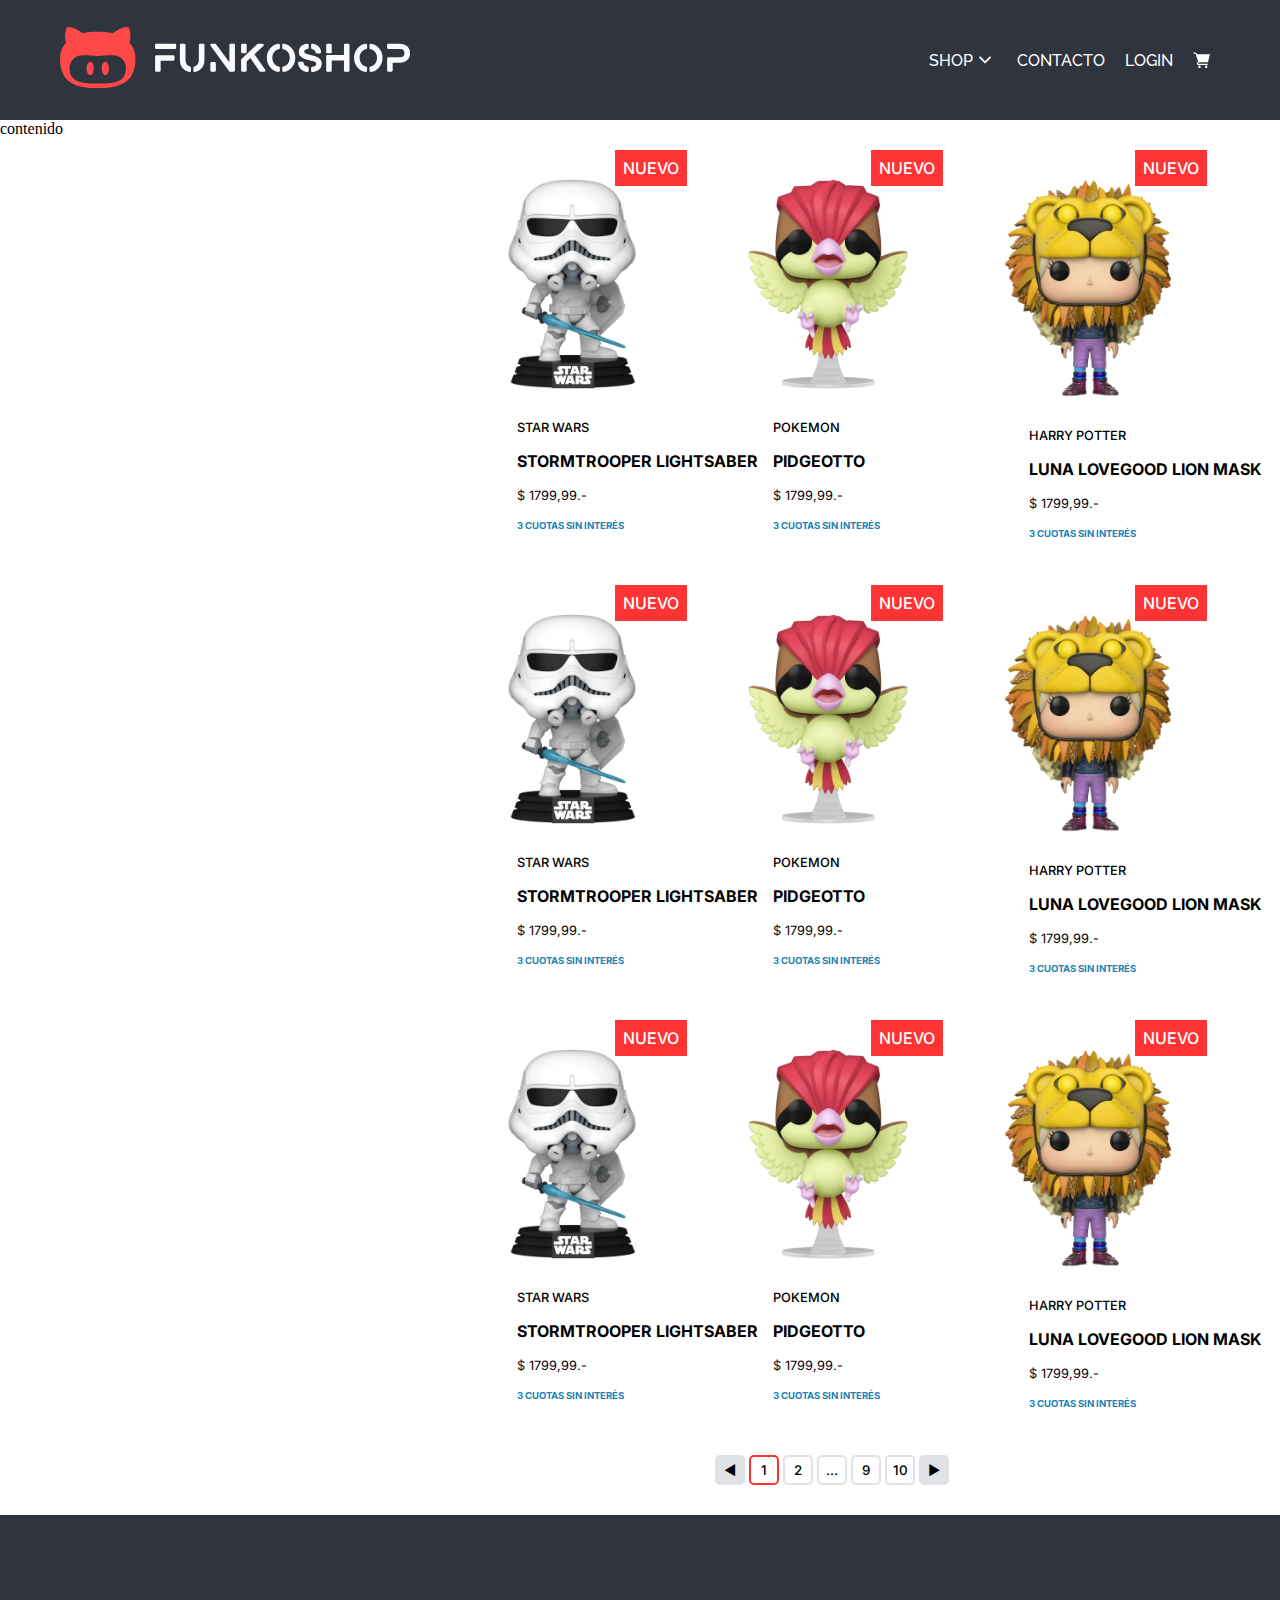
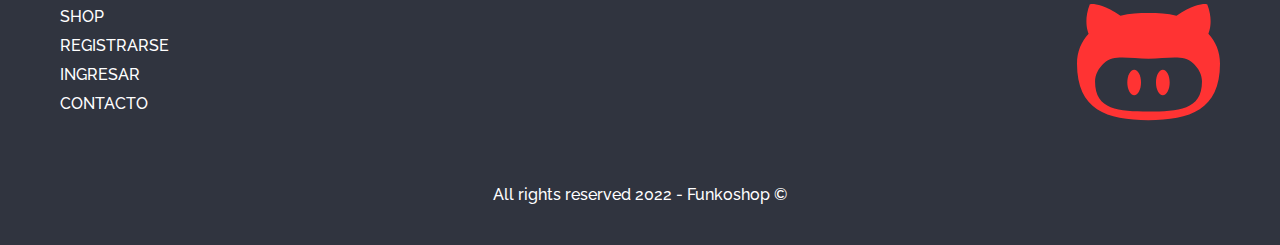
==== shop.html @ 12c341c0 "shop y separacion css" ====
<!DOCTYPE html>
<html lang="en">

<head>
    <meta charset="UTF-8">
    <meta http-equiv="X-UA-Compatible" content="IE=edge">
    <meta name="viewport" content="width=device-width, initial-scale=1.0">
    <title>Home</title>
    <link rel="preconnect" href="https://fonts.googleapis.com">
    <link rel="preconnect" href="https://fonts.gstatic.com" crossorigin>
    <link href="https://fonts.googleapis.com/css2?family=Inter:wght@400;500;700&family=Raleway:wght@400;500;700&display=swap" rel="stylesheet">
    <link rel="stylesheet" href="https://fonts.googleapis.com/css2?family=Material+Symbols+Outlined:opsz,wght,FILL,GRAD@20..48,100..700,0..1,-50..200" />
    <link rel="stylesheet" href="css/common.css">
    <link rel="stylesheet" href="css/carrousel.css">
    <link rel="stylesheet" href="css/shop.css">
</head>

<body>
    <header>
        <div id="logotipo">
            <a href="index.html"><img alt="logotipo" src="multimedia/branding/logo_light_horizontal.svg"></a>
        </div>
        <input type="checkbox" id="switch" chequed>
        <label for="switch">
                    <div class="botonMenu">             
                       <span></span>              
                       <span></span>              
                       <span></span>              
                    </div>              
                 </label>
        <nav id="menu">
            <ul>
                <li><a href="shop.html">SHOP <span class="material-symbols-outlined">expand_more</span></a></li>
                <li><a href="">CONTACTO</a></li>
                <li><a href="">LOGIN</a></li>
                <li>
                    <a href=""><img id="carrito" alt="carrito" src="multimedia/icons/cart-icon.svg"></a>
                </li>
            </ul>
        </nav>
    </header>
    <main>
        <aside>
            contenido
        </aside>
        <section id="shop">
            <article class="shop-item">
                <span class="nuevo">NUEVO</span>
                <figure>
                    <img src="multimedia/star-wars/trooper-1.webp">
                    <figcaption>
                        <span class="seccion">STAR WARS</span>
                        <h2><a href="">STORMTROOPER LIGHTSABER</a></h2>
                        <span class="precio">$ 1799,99.-</span>
                        <span class="cuotas">3 CUOTAS SIN INTERÉS</span>
                    </figcaption>
                </figure>
            </article>
            <article class="shop-item">
                <span class="nuevo">NUEVO</span>
                <figure>
                    <img src="multimedia/pokemon/pidgeotto-1.webp">
                    <figcaption>
                        <span class="seccion">POKEMON</span>
                        <h2><a href="">PIDGEOTTO</a></h2>
                        <span class="precio">$ 1799,99.-</span>
                        <span class="cuotas">3 CUOTAS SIN INTERÉS</span>
                    </figcaption>
                </figure>
            </article>
            <article class="shop-item">
                <span class="nuevo">NUEVO</span>
                <figure>
                    <img src="multimedia/harry-potter/luna-1.webp">
                    <figcaption>
                        <span class="seccion">HARRY POTTER</span>
                        <h2><a href="">LUNA LOVEGOOD LION MASK</a></h2>
                        <span class="precio">$ 1799,99.-</span>
                        <span class="cuotas">3 CUOTAS SIN INTERÉS</span>
                    </figcaption>
                </figure>
            </article>
            <article class="shop-item">
                <span class="nuevo">NUEVO</span>
                <figure>
                    <img src="multimedia/star-wars/trooper-1.webp">
                    <figcaption>
                        <span class="seccion">STAR WARS</span>
                        <h2><a href="">STORMTROOPER LIGHTSABER</a></h2>
                        <span class="precio">$ 1799,99.-</span>
                        <span class="cuotas">3 CUOTAS SIN INTERÉS</span>
                    </figcaption>
                </figure>
            </article>
            <article class="shop-item">
                <span class="nuevo">NUEVO</span>
                <figure>
                    <img src="multimedia/pokemon/pidgeotto-1.webp">
                    <figcaption>
                        <span class="seccion">POKEMON</span>
                        <h2><a href="">PIDGEOTTO</a></h2>
                        <span class="precio">$ 1799,99.-</span>
                        <span class="cuotas">3 CUOTAS SIN INTERÉS</span>
                    </figcaption>
                </figure>
            </article>
            <article class="shop-item">
                <span class="nuevo">NUEVO</span>
                <figure>
                    <img src="multimedia/harry-potter/luna-1.webp">
                    <figcaption>
                        <span class="seccion">HARRY POTTER</span>
                        <h2><a href="">LUNA LOVEGOOD LION MASK</a></h2>
                        <span class="precio">$ 1799,99.-</span>
                        <span class="cuotas">3 CUOTAS SIN INTERÉS</span>
                    </figcaption>
                </figure>
            </article>
            <article class="shop-item">
                <span class="nuevo">NUEVO</span>
                <figure>
                    <img src="multimedia/star-wars/trooper-1.webp">
                    <figcaption>
                        <span class="seccion">STAR WARS</span>
                        <h2><a href="">STORMTROOPER LIGHTSABER</a></h2>
                        <span class="precio">$ 1799,99.-</span>
                        <span class="cuotas">3 CUOTAS SIN INTERÉS</span>
                    </figcaption>
                </figure>
            </article>
            <article class="shop-item">
                <span class="nuevo">NUEVO</span>
                <figure>
                    <img src="multimedia/pokemon/pidgeotto-1.webp">
                    <figcaption>
                        <span class="seccion">POKEMON</span>
                        <h2><a href="">PIDGEOTTO</a></h2>
                        <span class="precio">$ 1799,99.-</span>
                        <span class="cuotas">3 CUOTAS SIN INTERÉS</span>
                    </figcaption>
                </figure>
            </article>
            <article class="shop-item">
                <span class="nuevo">NUEVO</span>
                <figure>
                    <img src="multimedia/harry-potter/luna-1.webp">
                    <figcaption>
                        <span class="seccion">HARRY POTTER</span>
                        <h2><a href="">LUNA LOVEGOOD LION MASK</a></h2>
                        <span class="precio">$ 1799,99.-</span>
                        <span class="cuotas">3 CUOTAS SIN INTERÉS</span>
                    </figcaption>
                </figure>
            </article>
        </section>
        <div id="control_shop_items">
            <button onclick="" class="flecha">◄</button>
            <button onclick="" class="actual">1</button>
            <button onclick="">2</button>
            <button onclick="">...</button>
            <button onclick="">9</button>
            <button onclick="">10</button>
            <button onclick="" class="flecha">►</button>
        </div>
    </main>
    <footer>
        <nav>
            <ul>
                <li><a href="shop.html">SHOP</a></li>
                <li><a href="">REGISTRARSE</a></li>
                <li><a href="">INGRESAR</a></li>
                <li><a href="">CONTACTO</a></li>
            </ul>
        </nav>
        <div id="isotipo">
            <a href="index.html"><img alt="isotipo " src="multimedia/branding/isotype.svg "></a>
        </div>
        <div id="copyright">All rights reserved 2022 - Funkoshop &copy;</div>
    </footer>
</body>
<script src="js/carrousel.js"></script>

</html>
---- css/common.css ----
* {
    margin: 0;
    padding: 0;
    padding-inline-start: 0;
    padding-inline-end: 0;
    margin-block-start: 0;
    margin-block-end: 0;
    margin-inline-start: 0;
    margin-inline-end: 0;
    /*border: 1px dotted greenyellow;*/
}

a {
    color: inherit;
    text-decoration: none;
    border: 0;
}

img {
    max-width: 100%;
}

:root {
    --margin-left: 60px;
    --margin-right: 60px;
    --margin-top: 60px;
    --padding-left: 60px;
    --padding-right: 60px;
    --padding-top: 60px;
    --max-font: 24px;
    --min-font: 10px;
    --clamp-font: clamp(var(--min-font), 1vw, var(--max-font));
    --max-img: 500px;
    --min-img: 200px;
    --clamp-img: clamp(var(--min-img), 30vw, var(--max-img));
}

html {
    font-size: 100%;
    background-color: lightgray;
}

body {
    margin: 0 auto;
    padding: 0;
    background-color: #F5F5F5;
    width: 100%;
    max-width: 1440px;
    display: grid;
    grid-template-columns: 100%;
    grid-template-rows: auto auto auto;
    grid-template-areas: "header" "main" "footer";
    justify-content: center
}

header {
    grid-area: header;
    --ancho-logo-img: clamp(200px, 50vw, 350px);
    --ancho-logo: calc(var(--ancho-logo-img)+10px);
    min-height: 10vh;
    background: #30343F;
    display: grid;
    grid-template-areas: "logo boton checkbox menu-up" "menu menu menu menu";
    grid-template-columns: var(--ancho-logo) 0 auto auto;
    grid-template-rows: 80px auto;
    align-content: stretch;
    align-items: stretch;
    justify-items: stretch;
    justify-content: start;
    padding-left: var(--padding-left);
    padding-right: var(--padding-right);
}

footer {
    grid-area: footer;
    padding-top: var(--padding-top);
    padding-left: var(--padding-left);
    padding-right: var(--padding-right);
    min-height: 30vh;
    background: #30343F;
    display: grid;
    grid-template-columns: 50% 50%;
    grid-template-rows: 2fr 1fr;
    grid-template-areas: "nav logo" "copy copy";
    align-items: center;
    justify-items: center;
}

main {
    grid-area: main;
    background-color: white;
    min-height: 60vh;
    width: 100%;
    background-color: white;
}

button {
    font-family: 'Inter', sans-serif;
    font-weight: 500;
    border: 0;
    border-radius: 50px;
    padding: 0;
    margin: 0;
    cursor: pointer;
}


/********************************************* FOOTER *********************************************/

footer nav li {
    display: inline-block;
    flex: 100%;
    font-family: 'Raleway', sans-serif;
    font-weight: 500;
    font-size: 1rem;
    color: white;
    vertical-align: middle;
    margin-bottom: 10px;
}

footer nav ul {
    list-style: none;
    display: inline-flex;
    flex-direction: column;
    flex-wrap: wrap;
}

footer nav {
    grid-area: nav;
    height: 17vh;
    display: flex;
    align-items: center;
    align-content: center;
    justify-self: left;
}

footer #isotipo {
    grid-area: logo;
    display: flex;
    align-items: center;
    align-content: center;
    justify-content: right;
    justify-self: right;
}

footer #isotipo img {
    height: calc(50px + (15vh+15vw)/2);
    width: auto;
}

footer #copyright {
    grid-area: copy;
    display: flex;
    align-items: center;
    align-content: center;
    justify-content: center;
    min-width: 100%;
    font-family: 'Raleway', sans-serif;
    font-weight: 500;
    font-size: 1rem;
    color: white;
    vertical-align: middle;
    text-align: center;
    height: 7vh;
    margin-bottom: 10px;
}


/********************************************* HEADER *********************************************/

header #logotipo {
    grid-area: logo;
    display: flex;
    align-self: center;
    justify-self: center;
    align-items: center;
    margin-right: 10px;
}

header #logotipo img {
    margin-top: 2vh;
    margin-bottom: 2vh;
    width: var(--ancho-logo-img);
    height: auto;
}

.material-symbols-outlined {
    font-variation-settings: 'FILL' 0, 'wght' 400, 'GRAD' 0, 'opsz' 48;
    vertical-align: middle;
    display: inline-block;
}


/********************************************* MENU *********************************************/

#menu {
    height: 300px;
    grid-area: menu;
    display: flex;
    flex-direction: row;
    align-items: baseline;
    align-self: flex-start;
    align-content: flex-start;
    justify-content: left;
    transition: height 500ms;
}

#menu ul {
    width: 100%;
    display: flex;
    flex-direction: row;
    flex-wrap: wrap;
    list-style: none;
    justify-content: space-between;
    align-content: space-between;
}

#menu li {
    display: flex;
    align-self: left;
    justify-self: left;
    align-items: center;
    font-family: 'Raleway', sans-serif;
    font-weight: 500;
    font-size: 1rem;
    color: white;
}

#menu li:hover,
#menu li:active {
    background-color: rgba(255, 255, 255, 10%);
}

#menu li a {
    display: flex;
    align-items: center;
    align-content: center;
    width: 100%;
    height: 100%;
    min-height: 6vh;
    padding-left: 10px;
    padding-right: 10px;
}

#menu li img {
    width: auto;
    height: 1rem;
}

#switch:checked~#menu {
    height: 0;
    overflow: hidden;
}

#switch {
    grid-area: checkbox;
    display: none;
}

header .botonMenu {
    display: flex;
    flex-direction: column;
    justify-content: center;
    align-items: center;
    align-content: center;
    width: 20px;
    height: 18px;
    padding: 5px;
    border-radius: 5px;
    background: #666;
    color: white;
    cursor: pointer;
    position: relative;
}

header .botonMenu span {
    display: block;
    width: 20px;
    height: 2px;
    background: white;
    margin-top: 4px;
    transition: rotate 0.5s, display 1ms;
}

header .botonMenu span:first-of-type {
    margin-top: 2px;
}

header label {
    display: flex;
    align-self: center;
    justify-self: center;
    align-items: center;
    justify-items: center;
    justify-content: right;
    grid-area: boton;
    cursor: pointer;
}

label .botonMenu span:nth-child(2) {
    display: none;
}

label .botonMenu span:nth-child(1) {
    rotate: 45deg;
    position: relative;
    bottom: -3px
}

label .botonMenu span:nth-child(3) {
    rotate: -45deg;
    position: relative;
    top: -3px;
}

#switch:checked~label .botonMenu span:nth-child(2) {
    display: block;
}

#switch:checked~label .botonMenu span:nth-child(1) {
    rotate: 0deg;
    position: relative;
    bottom: 0;
}

#switch:checked~label .botonMenu span:nth-child(3) {
    rotate: 0deg;
    position: relative;
    top: 0;
}

#menu ul {
    flex-direction: column;
}


/********************************************* RESPONSIVE *********************************************/

@media only screen and (max-width: 450px) {
    /*mobile*/
    html {
        font-size: 80%;
    }
}

@media only screen and (min-width: 601px) {
    /*tablet*/
    header {
        grid-template-rows: 120px auto;
    }
}

@media only screen and (min-width: 800px) {
    /*escritorio*/
    header {
        grid-template-rows: 120px 0;
        justify-content: space-between;
    }
    header #menu {
        grid-area: menu-up;
    }
    header #menu ul {
        flex-direction: row;
    }
    header label {
        display: none;
    }
    header #menu,
    #switch:checked~#menu {
        height: 100%;
        overflow: hidden;
        align-items: center;
    }
    header #menu li {
        width: auto;
    }
}

@media only screen and (min-width: 1200px) {
    /*escritorio grande*/
}
---- css/carrousel.css ----
#carrousel {
    display: flex;
    flex-direction: row;
    flex-wrap: nowrap;
    align-items: stretch;
    font-family: 'Inter', sans-serif;
    padding-left: var(--padding-left);
    padding-right: var(--padding-right);
    overflow: hidden;
}

#carrousel figure img {
    max-width: 400px;
    width: 100%;
    height: auto;
}

#carrousel article {
    flex: 1 0 100%;
    display: flex;
    flex-direction: column;
    align-items: stretch;
    align-content: stretch;
    scroll-snap-align: start;
}

#carrousel article .nuevo {
    display: inline-block;
    align-self: flex-end;
    margin-right: var(--margin-right);
    background-color: #FF3333;
    color: #FFFFFF;
    font-weight: 500;
    font-size: 1em;
    max-width: 30%;
    padding: 8px;
    text-align: center;
    vertical-align: middle;
    margin-right: 1vw;
    position: relative;
    bottom: -7%;
}

#carrousel article figcaption {
    width: 100%;
    max-width: 400px;
    padding-left: var(--padding-left);
    padding-right: var(--padding-right);
    text-align: left;
    margin-left: 1vw;
    margin-right: 1vw;
}

#carrousel .seccion {
    font-size: 0.8rem;
    font-weight: 500;
}

#carrousel h2 {
    font-size: 1rem;
    line-height: 22px;
    font-weight: 700;
    margin-top: 14px;
    margin-bottom: 14px;
}

#carrousel .precio {
    display: block;
    font-size: 0.8rem;
    line-height: 19px;
    font-weight: 400;
    margin-bottom: 14px;
}

#carrousel .cuotas {
    display: block;
    font-size: 0.6rem;
    line-height: 14px;
    font-weight: 700;
    margin-bottom: 14px;
    color: #1D84B5;
}

#control_carrousel {
    position: relative;
    bottom: 300px;
    display: flex;
    flex-direction: row;
    padding-left: var(--padding-left);
    padding-right: var(--padding-right);
    align-content: center;
    justify-content: space-between;
    align-items: center;
}

#control_carrousel button {
    font-family: 'Inter', sans-serif;
    font-weight: 700;
    font-size: 1.5rem;
    padding: 10px;
    background-color: rgba(255, 255, 255, 50%);
}

#control_carrousel button:hover {
    color: #FF3333;
}


/********************************************* RESPONSIVE *********************************************/

@media only screen and (max-width: 450px) {
    /*mobile*/
    #carrousel article {
        flex: 1 0 100%;
    }
}

@media only screen and (min-width: 601px) {
    /*tablet*/
    #carrousel article {
        flex: 1 0 50%;
    }
}

@media only screen and (min-width: 800px) {
    /*escritorio*/
    #carrousel article {
        flex: 1 0 34%;
    }
}

@media only screen and (min-width: 1200px) {
    /*escritorio grande*/
    #carrousel article {
        flex: 1 0 25%;
    }
}
---- css/shop.css ----
main {
    display: grid;
    grid-template-areas: "aside shop" ". control";
    grid-template-columns: 30% 70%;
}

aside {
    grid-area: aside;
}

#control_shop_items {
    grid-area: control;
    justify-self: center;
    padding-left: var(--padding-left);
    padding-right: var(--padding-right);
    padding-top: 30px;
    padding-bottom: 30px;
}

#control_shop_items button {
    padding: 10px;
    border-radius: 5px;
    border: 2px solid #DFE3E8;
    background-color: #FFFFFF;
    width: 30px;
    height: 30px;
    display: inline-flex;
    flex-direction: row;
    justify-content: center;
    align-items: center;
}

#control_shop_items .flecha {
    background-color: #DFE3E8;
}

#control_shop_items .actual {
    border-color: #FF3333;
}

#control_shop_items button:hover {
    border-color: #FF3333;
}

#shop {
    grid-area: shop;
    display: grid;
    grid-template-columns: 33% 33% auto;
}

#shop {
    font-family: 'Inter', sans-serif;
    padding-left: var(--padding-left);
    padding-right: var(--padding-right);
}

#shop figure img {
    max-width: 400px;
    width: 100%;
    height: auto;
}

#shop article {
    flex: 1 0 100%;
    display: flex;
    flex-direction: column;
    align-items: stretch;
    align-content: stretch;
    scroll-snap-align: start;
}

#shop article .nuevo {
    display: inline-block;
    align-self: flex-end;
    margin-right: var(--margin-right);
    background-color: #FF3333;
    color: #FFFFFF;
    font-weight: 500;
    font-size: 1em;
    max-width: 30%;
    padding: 8px;
    text-align: center;
    vertical-align: middle;
    margin-right: 1vw;
    position: relative;
    bottom: -7%;
}

#shop article figcaption {
    width: 100%;
    max-width: 400px;
    padding-left: var(--padding-left);
    padding-right: var(--padding-right);
    text-align: left;
    margin-left: 1vw;
    margin-right: 1vw;
}

#shop .seccion {
    font-size: 0.8rem;
    font-weight: 500;
}

#shop h2 {
    font-size: 1rem;
    line-height: 22px;
    font-weight: 700;
    margin-top: 14px;
    margin-bottom: 14px;
}

#shop .precio {
    display: block;
    font-size: 0.8rem;
    line-height: 19px;
    font-weight: 400;
    margin-bottom: 14px;
}

#shop .cuotas {
    display: block;
    font-size: 0.6rem;
    line-height: 14px;
    font-weight: 700;
    margin-bottom: 14px;
    color: #1D84B5;
}
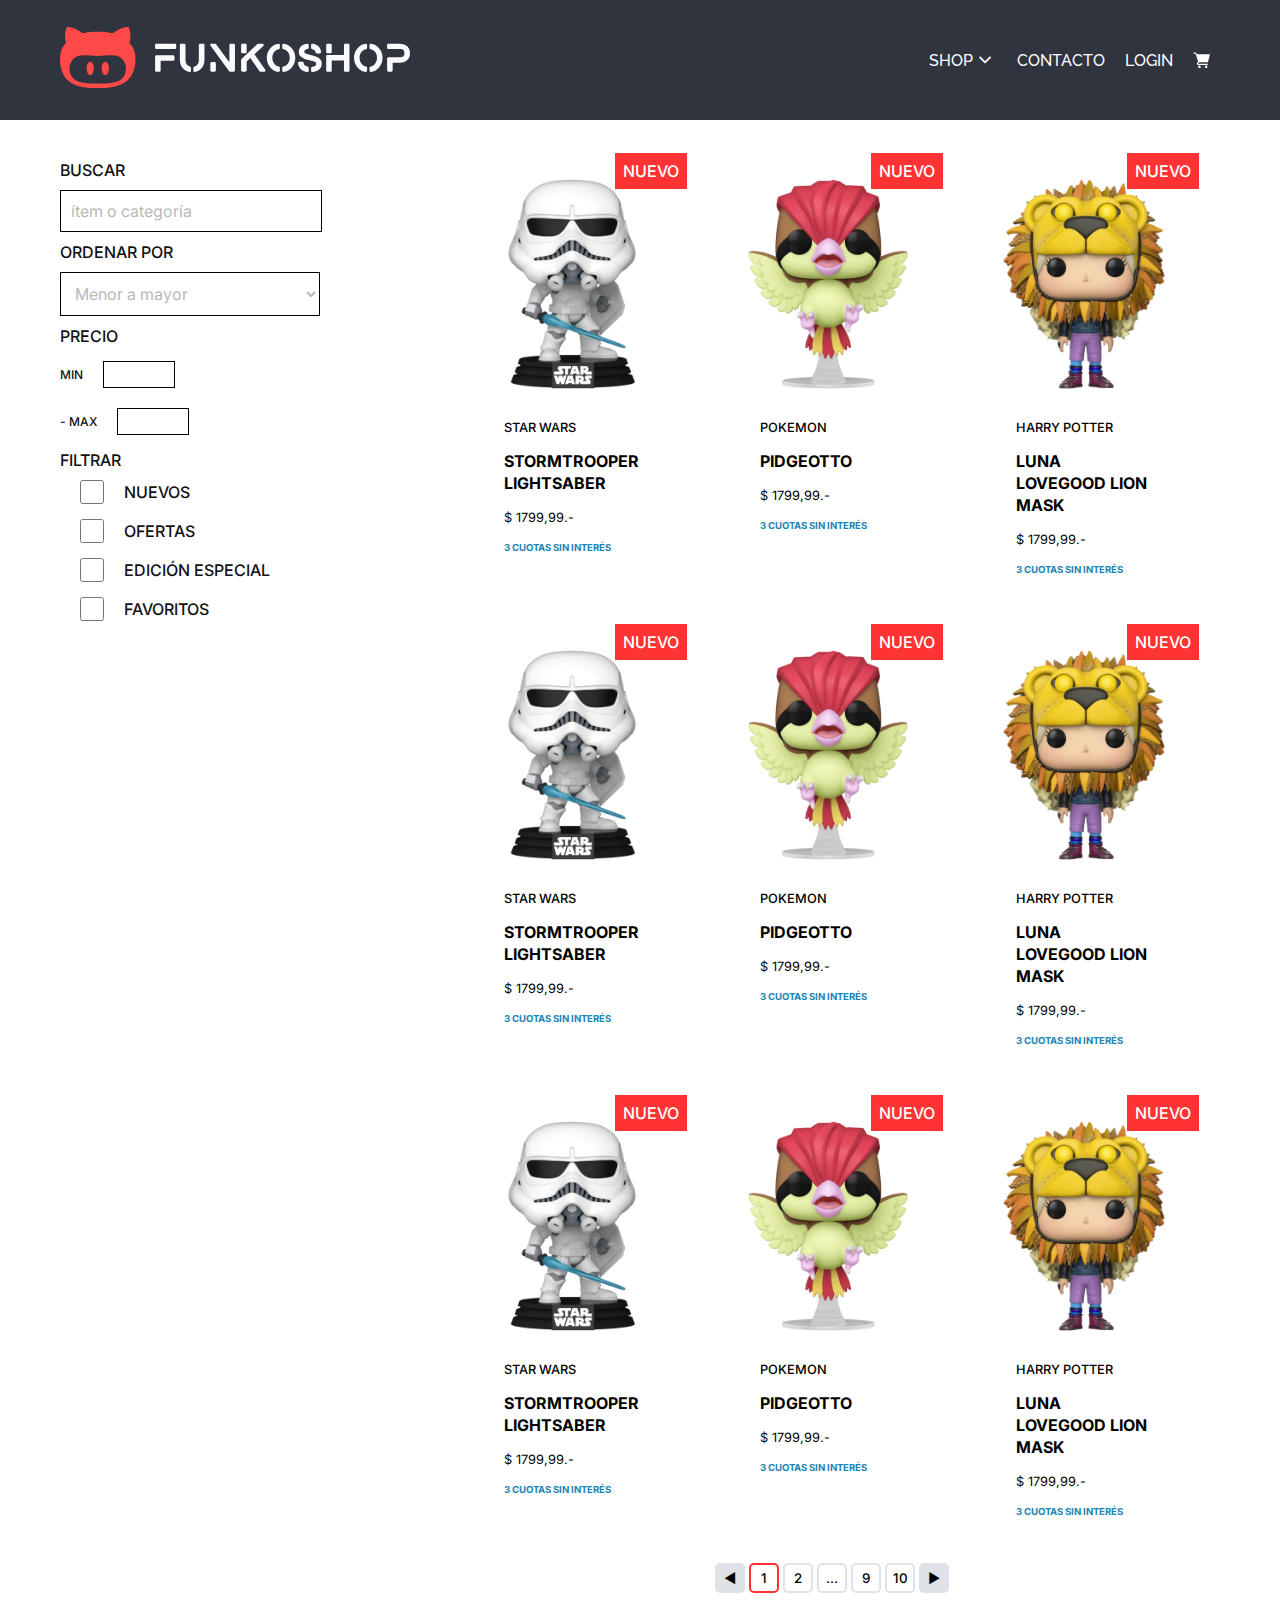
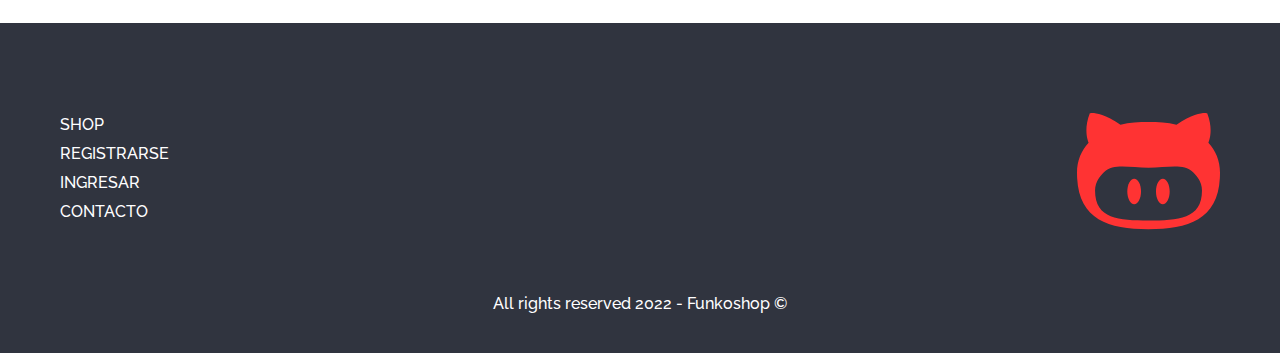
==== commit b4c9f6e6: "shop" ====
--- a/shop.html
+++ b/shop.html
@@ -41,7 +41,22 @@
     </header>
     <main>
         <aside>
-            contenido
+            <form id="buscar">
+                <label for="keywords">BUSCAR</label>
+                <input type="text" name="keywords" placeholder="ítem o categoría">
+                <label for="sort">ORDENAR POR</label>
+                <select name="sort">
+                    <option value="menor">Menor a mayor</option>
+                    <option value="mayor">Mayor a menor</option>
+                </select>
+                <label for="">PRECIO</label>
+                <label for="nuevos" class="range">MIN <input type="number" name="min"></label><label for="max" class="range"> - MAX <input type="number" name="max"></label>
+                <label for="">FILTRAR</label>
+                <label for="nuevos" class="checkbox"><input type="checkbox" name="nuevos" value="nuevos"> NUEVOS</label>
+                <label for="ofertas" class="checkbox"><input type="checkbox" name="ofertas" value="ofertas"> OFERTAS</label>
+                <label for="especial" class="checkbox"><input type="checkbox" name="especial" value="especial"> EDICIÓN ESPECIAL</label>
+                <label for="favoritos" class="checkbox"><input type="checkbox" name="favoritos" value="favoritos"> FAVORITOS</label>
+            </form>
         </aside>
         <section id="shop">
             <article class="shop-item">
--- a/css/common.css
+++ b/css/common.css
@@ -90,7 +90,6 @@
     grid-area: main;
     background-color: white;
     min-height: 60vh;
-    width: 100%;
     background-color: white;
 }
 
--- a/css/carrousel.css
+++ b/css/carrousel.css
@@ -42,13 +42,12 @@
 }
 
 #carrousel article figcaption {
-    width: 100%;
     max-width: 400px;
     padding-left: var(--padding-left);
     padding-right: var(--padding-right);
     text-align: left;
-    margin-left: 1vw;
-    margin-right: 1vw;
+    text-overflow: clip;
+    word-wrap: break-word;
 }
 
 #carrousel .seccion {
--- a/css/shop.css
+++ b/css/shop.css
@@ -45,7 +45,7 @@
 #shop {
     grid-area: shop;
     display: grid;
-    grid-template-columns: 33% 33% auto;
+    grid-template-columns: 33% 33% 33%;
 }
 
 #shop {
@@ -87,13 +87,12 @@
 }
 
 #shop article figcaption {
-    width: 100%;
     max-width: 400px;
     padding-left: var(--padding-left);
     padding-right: var(--padding-right);
     text-align: left;
-    margin-left: 1vw;
-    margin-right: 1vw;
+    text-overflow: clip;
+    word-wrap: break-word;
 }
 
 #shop .seccion {
@@ -124,4 +123,80 @@
     font-weight: 700;
     margin-bottom: 14px;
     color: #1D84B5;
+}
+
+
+/************************* SIDEBAR *************************/
+
+#buscar {
+    font-family: 'Inter', sans-serif;
+    font-weight: 500;
+    color: #111111;
+    margin-left: var(--margin-left);
+    margin-right: var(--margin-right);
+    margin-top: 40px;
+}
+
+#buscar input,
+#buscar select {
+    font-size: 1em;
+    font-family: inherit;
+    color: #B9B9B9;
+    background-color: #FFFFFF;
+    border: black 1px solid;
+    margin-bottom: 5px;
+    margin-top: 5px;
+    padding: 10px;
+}
+
+#buscar select {
+    width: 260px;
+}
+
+#buscar input {
+    width: 240px;
+}
+
+#buscar input::placeholder {
+    color: #B9B9B9;
+}
+
+#buscar label {
+    display: flex;
+    justify-content: flex-start;
+    margin-bottom: 5px;
+    margin-top: 5px;
+    font-size: 1em;
+    align-items: center;
+}
+
+#buscar .range {
+    display: inline-flex;
+    font-size: 0.75em;
+    justify-items: left;
+    align-items: center;
+}
+
+#buscar .checkbox {
+    display: flex;
+    justify-items: left;
+    align-items: center;
+    justify-content: flex-start;
+    font-size: 16px;
+}
+
+#buscar .range input {
+    width: 60px;
+    padding: 5px;
+    text-align: center;
+    margin-left: 20px;
+    margin-right: 20px;
+}
+
+#buscar .checkbox input {
+    width: 24px;
+    height: 24px;
+    margin-right: 20px;
+    margin-left: 20px;
+    text-align: left;
 }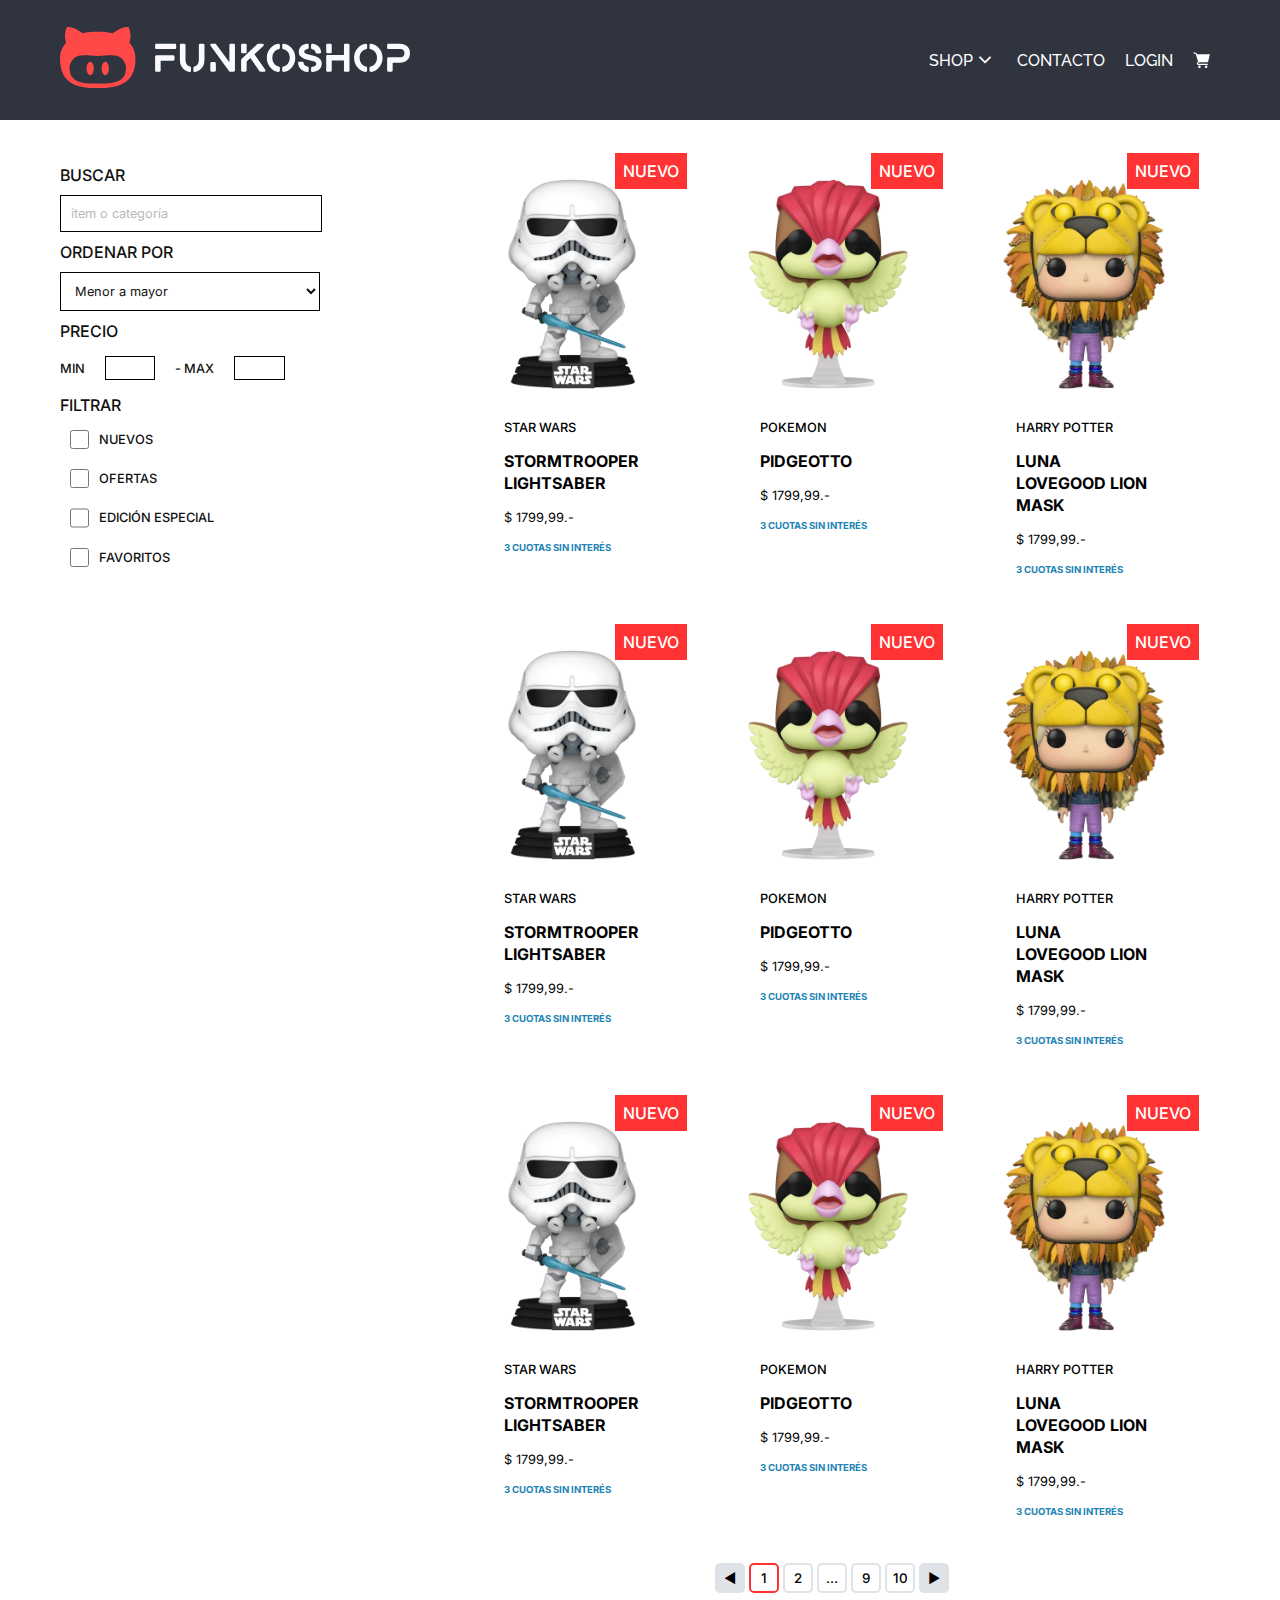
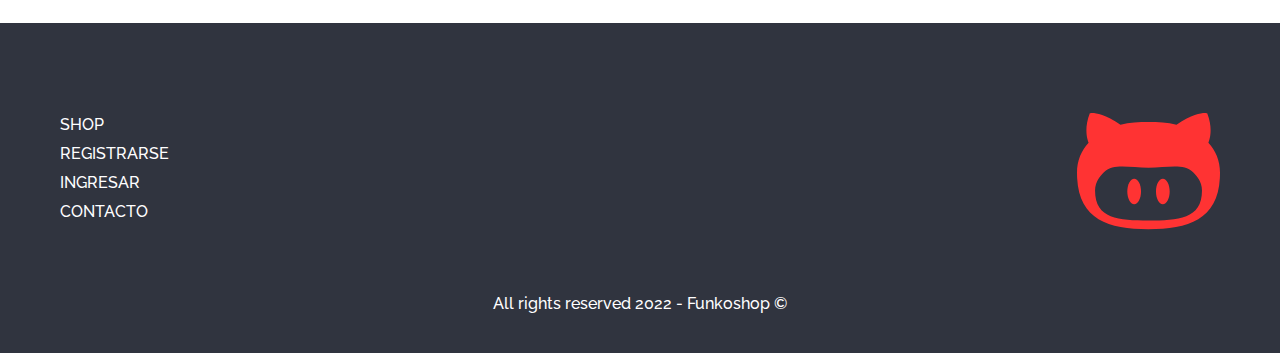
==== commit 90bc4f8a: "resposive shop" ====
--- a/shop.html
+++ b/shop.html
@@ -50,7 +50,9 @@
                     <option value="mayor">Mayor a menor</option>
                 </select>
                 <label for="">PRECIO</label>
-                <label for="nuevos" class="range">MIN <input type="number" name="min"></label><label for="max" class="range"> - MAX <input type="number" name="max"></label>
+                <div class="range">
+                    <label for="min">MIN <input type="number" name="min"></label><label for="max"> - MAX <input type="number" name="max"></label>
+                </div>
                 <label for="">FILTRAR</label>
                 <label for="nuevos" class="checkbox"><input type="checkbox" name="nuevos" value="nuevos"> NUEVOS</label>
                 <label for="ofertas" class="checkbox"><input type="checkbox" name="ofertas" value="ofertas"> OFERTAS</label>
--- a/css/shop.css
+++ b/css/shop.css
@@ -1,7 +1,7 @@
 main {
     display: grid;
-    grid-template-areas: "aside shop" ". control";
-    grid-template-columns: 30% 70%;
+    grid-template-areas: "aside" "shop" "control";
+    grid-template-rows: auto auto auto;
 }
 
 aside {
@@ -45,7 +45,7 @@
 #shop {
     grid-area: shop;
     display: grid;
-    grid-template-columns: 33% 33% 33%;
+    grid-template-columns: 100%;
 }
 
 #shop {
@@ -61,7 +61,6 @@
 }
 
 #shop article {
-    flex: 1 0 100%;
     display: flex;
     flex-direction: column;
     align-items: stretch;
@@ -129,19 +128,22 @@
 /************************* SIDEBAR *************************/
 
 #buscar {
+    display: flex;
+    flex-direction: row;
+    flex-wrap: wrap;
     font-family: 'Inter', sans-serif;
     font-weight: 500;
     color: #111111;
-    margin-left: var(--margin-left);
-    margin-right: var(--margin-right);
+    margin-left: calc(var(--margin-left));
+    margin-right: calc(var(--margin-right)/2);
     margin-top: 40px;
 }
 
 #buscar input,
 #buscar select {
-    font-size: 1em;
+    font-size: 0.8em;
     font-family: inherit;
-    color: #B9B9B9;
+    color: #111111;
     background-color: #FFFFFF;
     border: black 1px solid;
     margin-bottom: 5px;
@@ -150,15 +152,16 @@
 }
 
 #buscar select {
-    width: 260px;
+    width: min(260px, calc(90% + 20px));
 }
 
 #buscar input {
-    width: 240px;
+    width: min(240px, 90%);
 }
 
 #buscar input::placeholder {
     color: #B9B9B9;
+    font-size: 1em;
 }
 
 #buscar label {
@@ -168,25 +171,32 @@
     margin-top: 5px;
     font-size: 1em;
     align-items: center;
+    min-width: 45%;
 }
 
 #buscar .range {
-    display: inline-flex;
-    font-size: 0.75em;
+    display: flex;
+    flex-wrap: wrap;
+    font-size: 0.8em;
     justify-items: left;
     align-items: center;
 }
 
+#buscar .range label {
+    min-width: 25%;
+}
+
 #buscar .checkbox {
+    font-size: 0.8em;
     display: flex;
     justify-items: left;
     align-items: center;
     justify-content: flex-start;
-    font-size: 16px;
+    min-width: 90%;
 }
 
 #buscar .range input {
-    width: 60px;
+    width: min(60px, 3vw);
     padding: 5px;
     text-align: center;
     margin-left: 20px;
@@ -194,9 +204,74 @@
 }
 
 #buscar .checkbox input {
-    width: 24px;
-    height: 24px;
-    margin-right: 20px;
-    margin-left: 20px;
+    --size-checkbox: clamp(15px, 1.5vw, 24px);
+    width: var(--size-checkbox);
+    height: var(--size-checkbox);
+    margin-right: 10px;
+    margin-left: 10px;
     text-align: left;
+}
+
+
+/********************************************* RESPONSIVE *********************************************/
+
+@media only screen and (max-width: 450px) {
+    /*mobile*/
+    #buscar {
+        display: flex;
+        flex-direction: column;
+    }
+    main {
+        display: grid;
+        grid-template-areas: "aside" "shop" "control";
+        grid-template-rows: auto auto auto;
+    }
+    aside {
+        grid-area: aside;
+    }
+    #shop {
+        grid-template-columns: 100%;
+    }
+}
+
+@media only screen and (min-width: 601px) {
+    /*tablet*/
+    #shop {
+        grid-template-columns: 50% 50%;
+    }
+}
+
+@media only screen and (min-width: 800px) {
+    /*escritorio*/
+    #shop {
+        grid-template-columns: 50% 50%;
+    }
+    #buscar {
+        display: flex;
+        flex-direction: row;
+    }
+    main {
+        display: grid;
+        grid-template-areas: "aside shop" ". control";
+        grid-template-columns: 30% 70%;
+    }
+    aside {
+        grid-area: aside;
+    }
+    #buscar label {
+        min-width: 90%;
+    }
+    #buscar .range label {
+        min-width: 45%;
+    }
+    #buscar .checkbox {
+        min-width: 90%;
+    }
+}
+
+@media only screen and (min-width: 1200px) {
+    /*escritorio grande*/
+    #shop {
+        grid-template-columns: 33% 33% 33%;
+    }
 }